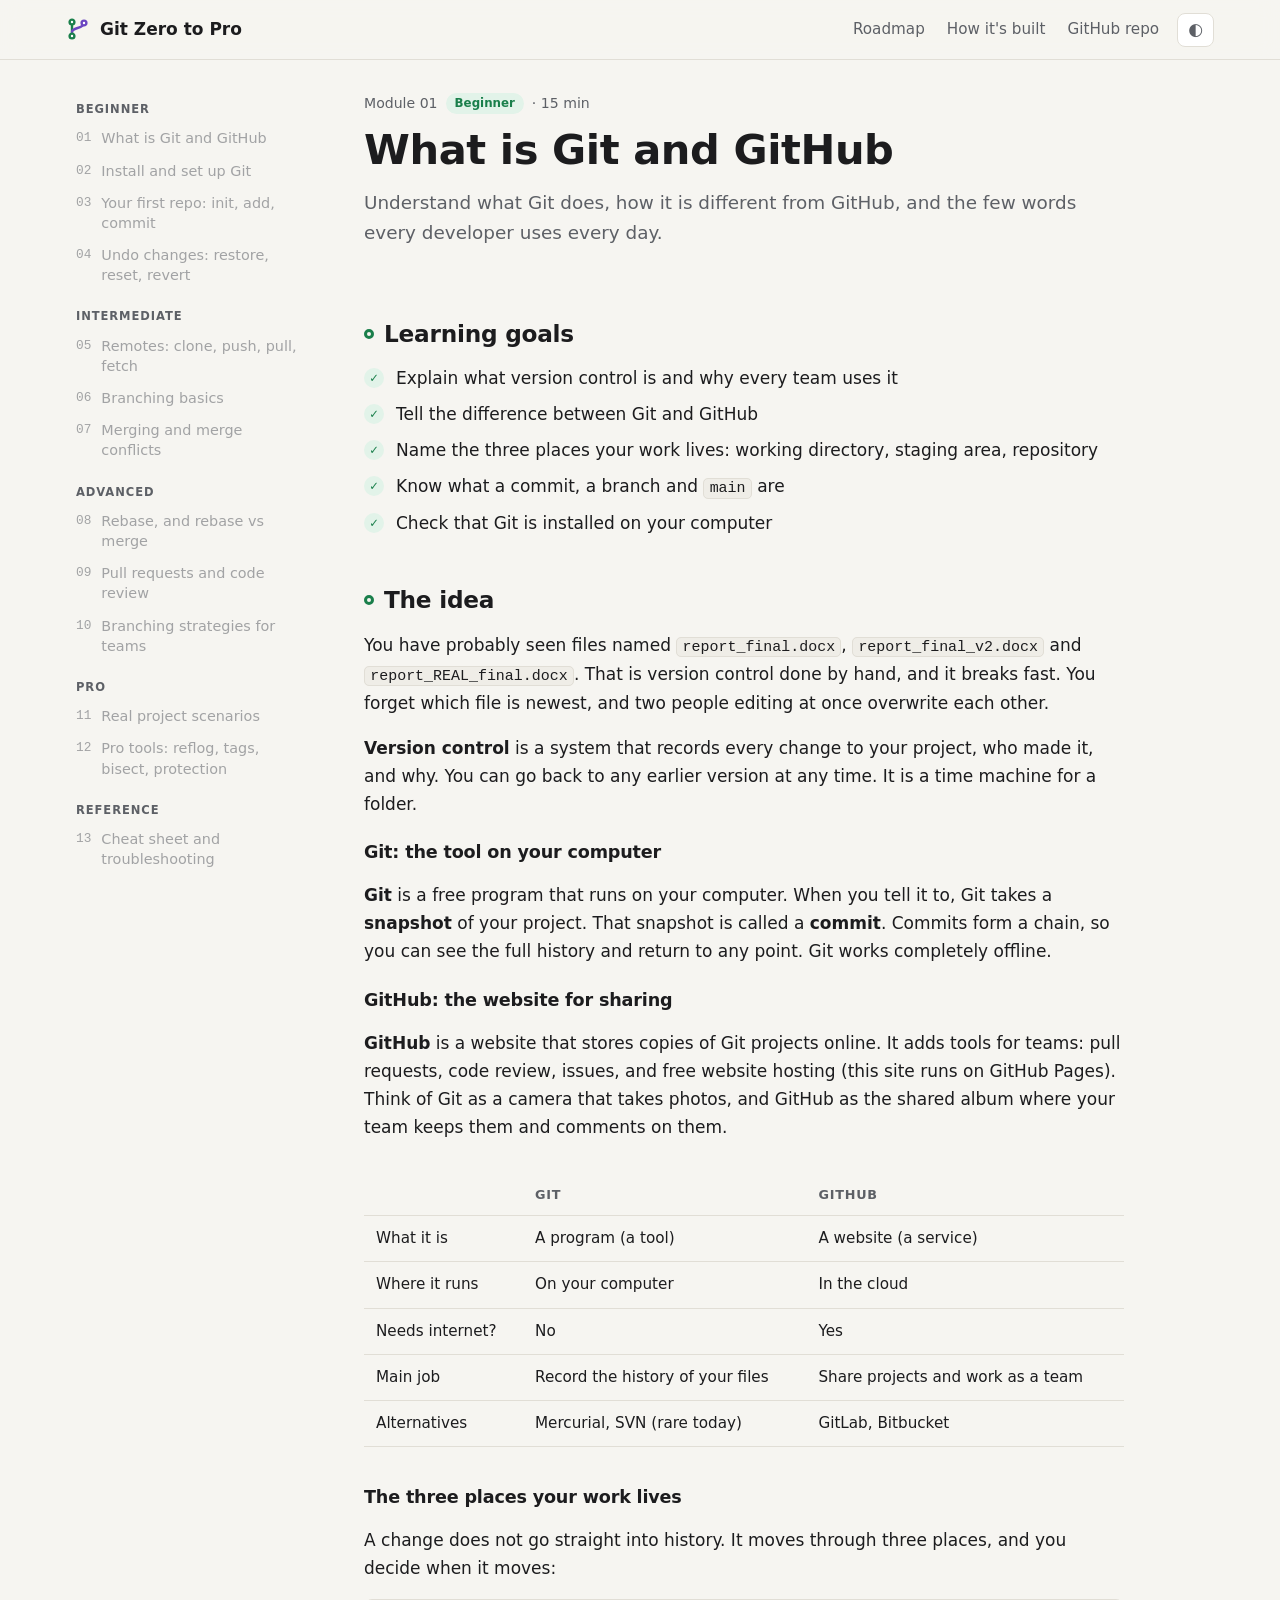
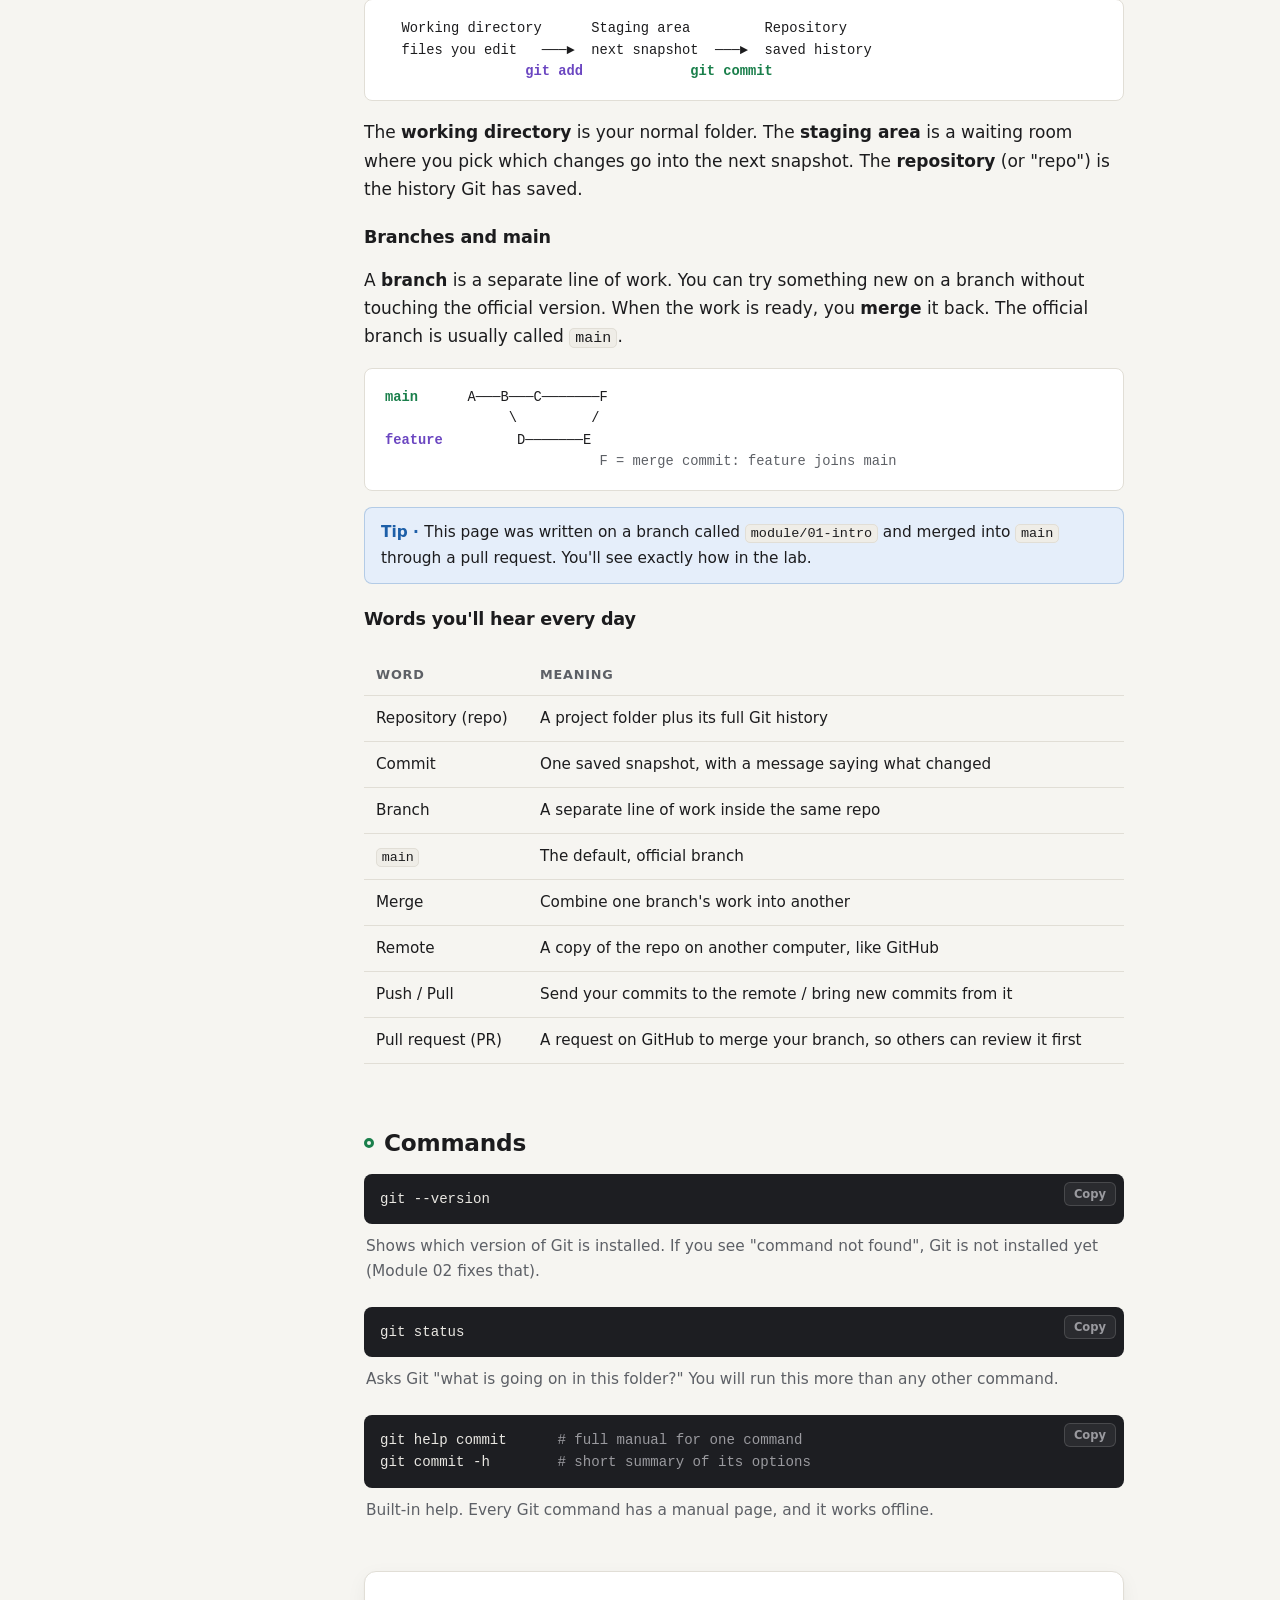
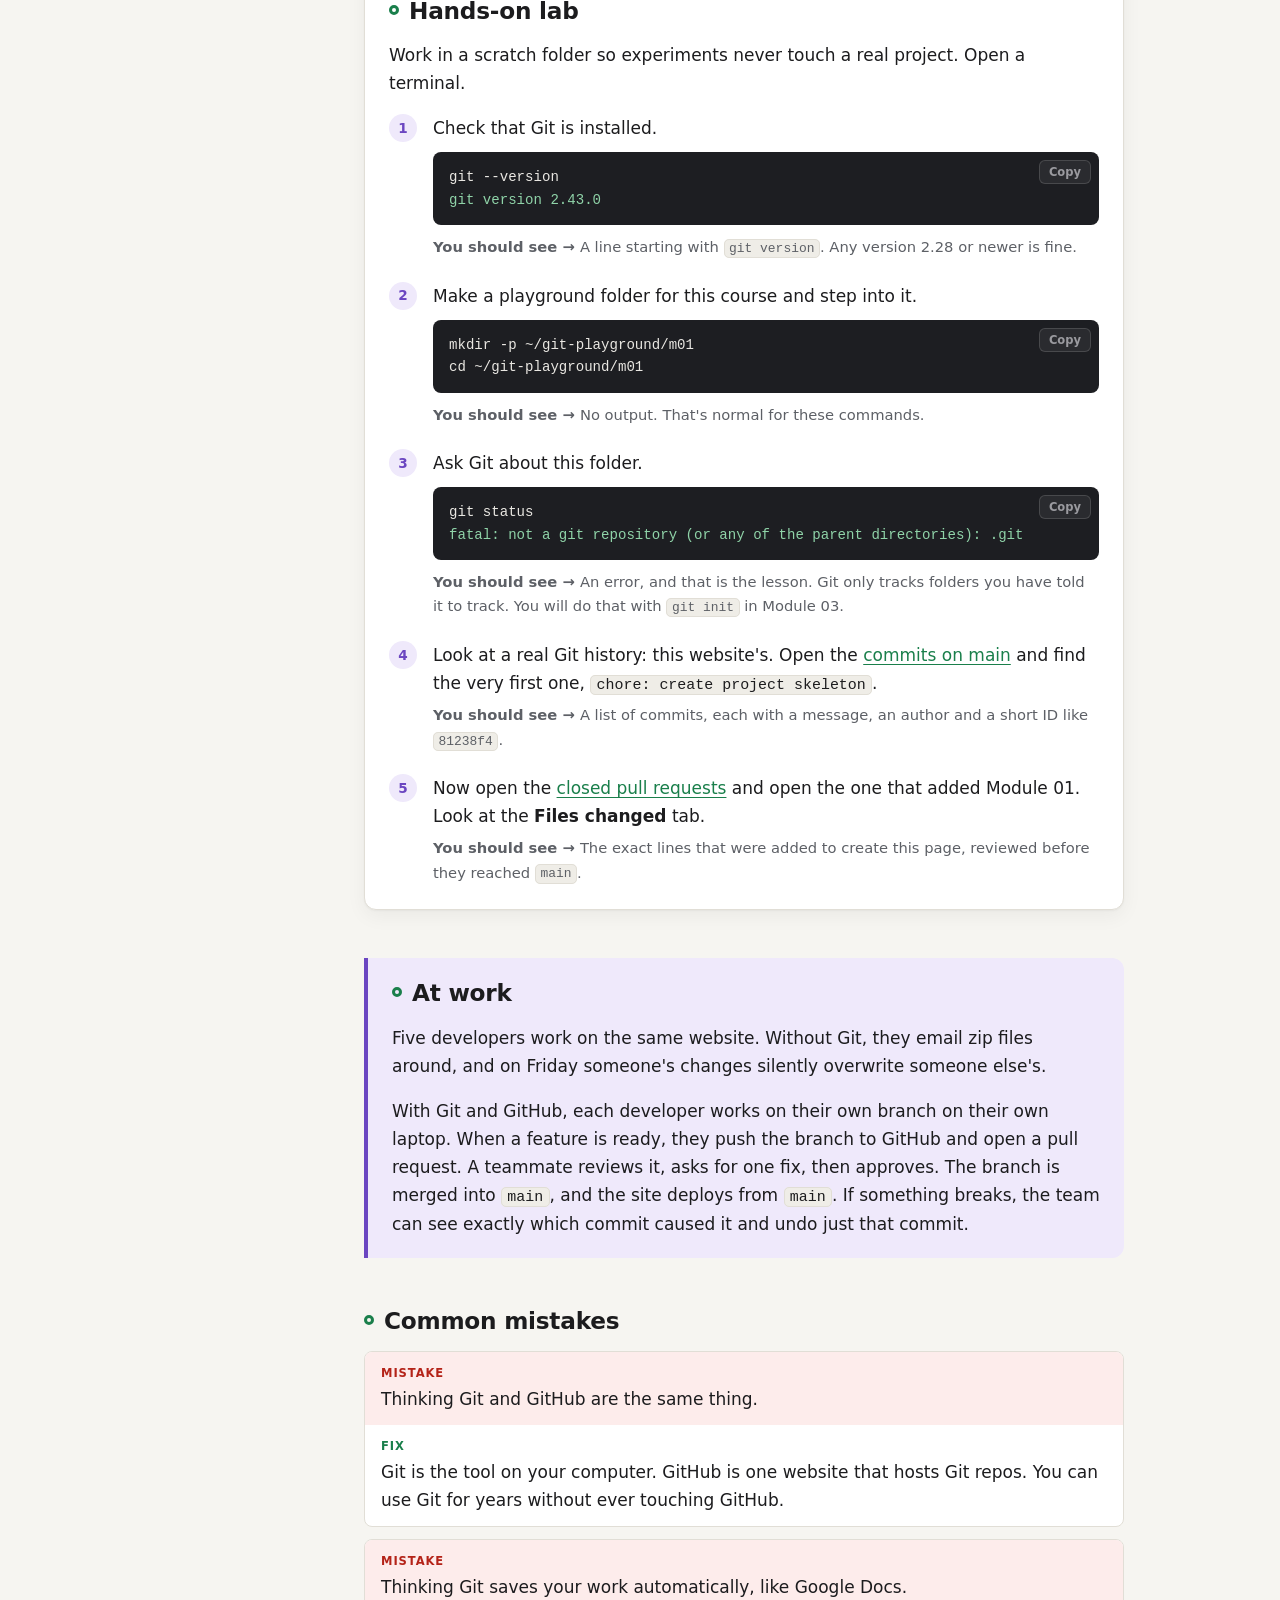
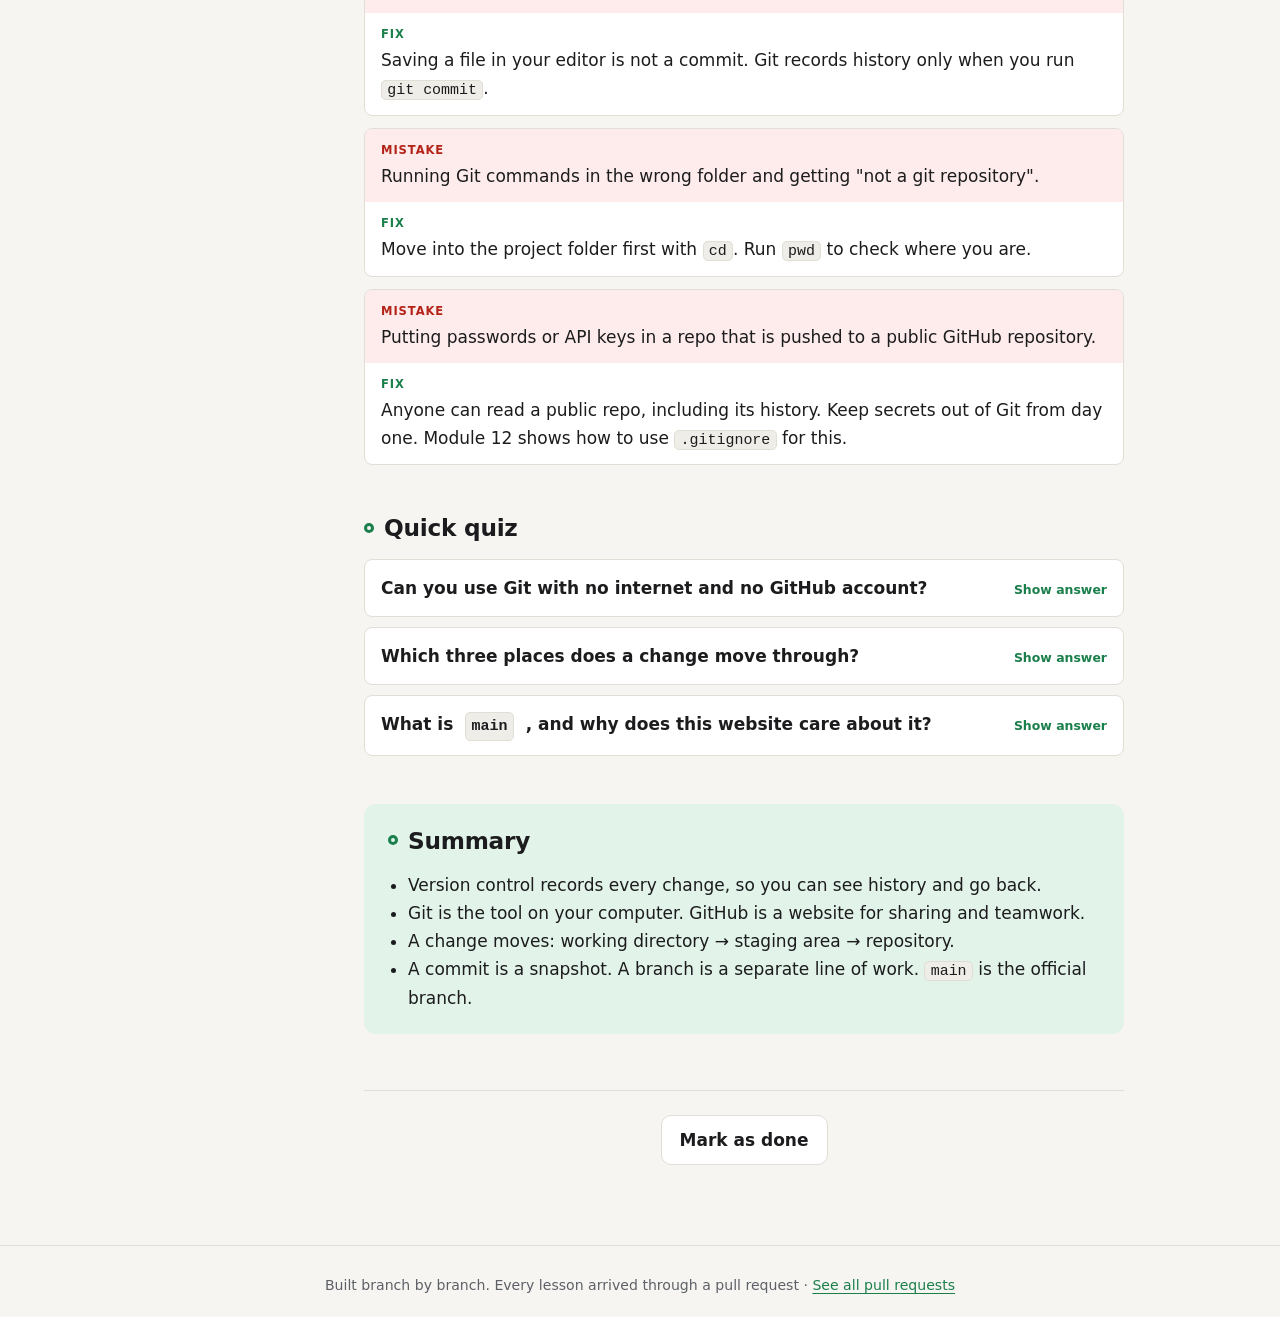
==== modules/01-intro.html @ 0141f302 "feat(module-01): add what is git and github page" ====
<!doctype html>
<html lang="en">
<head>
  <meta charset="utf-8">
  <meta name="viewport" content="width=device-width, initial-scale=1">
  <title>01 · What is Git and GitHub · Git Zero to Pro</title>
  <link rel="stylesheet" href="../assets/css/style.css">
  <script>try{var t=localStorage.getItem("gzp-theme");if(t)document.documentElement.setAttribute("data-theme",t)}catch(e){}</script>
</head>
<body data-root=".." data-module="01">
  <header class="site-header" id="site-header"></header>

  <div class="layout">
    <aside class="sidebar" id="sidebar"></aside>

    <main class="content">
      <header class="module-header">
        <p class="eyebrow" data-auto></p>
        <h1>What is Git and GitHub</h1>
        <p class="lead">Understand what Git does, how it is different from GitHub, and the few words every developer uses every day.</p>
      </header>

      <section class="goals" id="goals">
        <h2>Learning goals</h2>
        <ul>
          <li>Explain what version control is and why every team uses it</li>
          <li>Tell the difference between Git and GitHub</li>
          <li>Name the three places your work lives: working directory, staging area, repository</li>
          <li>Know what a commit, a branch and <code>main</code> are</li>
          <li>Check that Git is installed on your computer</li>
        </ul>
      </section>

      <section class="concept" id="concept">
        <h2>The idea</h2>
        <p>You have probably seen files named <code>report_final.docx</code>, <code>report_final_v2.docx</code> and <code>report_REAL_final.docx</code>. That is version control done by hand, and it breaks fast. You forget which file is newest, and two people editing at once overwrite each other.</p>
        <p><strong>Version control</strong> is a system that records every change to your project, who made it, and why. You can go back to any earlier version at any time. It is a time machine for a folder.</p>

        <h3>Git: the tool on your computer</h3>
        <p><strong>Git</strong> is a free program that runs on your computer. When you tell it to, Git takes a <strong>snapshot</strong> of your project. That snapshot is called a <strong>commit</strong>. Commits form a chain, so you can see the full history and return to any point. Git works completely offline.</p>

        <h3>GitHub: the website for sharing</h3>
        <p><strong>GitHub</strong> is a website that stores copies of Git projects online. It adds tools for teams: pull requests, code review, issues, and free website hosting (this site runs on GitHub Pages). Think of Git as a camera that takes photos, and GitHub as the shared album where your team keeps them and comments on them.</p>

        <div class="table-wrap">
          <table>
            <thead><tr><th></th><th>Git</th><th>GitHub</th></tr></thead>
            <tbody>
              <tr><td>What it is</td><td>A program (a tool)</td><td>A website (a service)</td></tr>
              <tr><td>Where it runs</td><td>On your computer</td><td>In the cloud</td></tr>
              <tr><td>Needs internet?</td><td>No</td><td>Yes</td></tr>
              <tr><td>Main job</td><td>Record the history of your files</td><td>Share projects and work as a team</td></tr>
              <tr><td>Alternatives</td><td>Mercurial, SVN (rare today)</td><td>GitLab, Bitbucket</td></tr>
            </tbody>
          </table>
        </div>

        <h3>The three places your work lives</h3>
        <p>A change does not go straight into history. It moves through three places, and you decide when it moves:</p>
<pre class="graph">
  Working directory      Staging area         Repository
  files you edit   ───►  next snapshot  ───►  saved history
                 <span class="b">git add</span>             <span class="m">git commit</span>
</pre>
        <p>The <strong>working directory</strong> is your normal folder. The <strong>staging area</strong> is a waiting room where you pick which changes go into the next snapshot. The <strong>repository</strong> (or "repo") is the history Git has saved.</p>

        <h3>Branches and main</h3>
        <p>A <strong>branch</strong> is a separate line of work. You can try something new on a branch without touching the official version. When the work is ready, you <strong>merge</strong> it back. The official branch is usually called <code>main</code>.</p>
<pre class="graph">
<span class="m">main</span>      A───B───C───────F
               \         /
<span class="b">feature</span>         D───────E
<span class="d">                          F = merge commit: feature joins main</span>
</pre>
        <p class="tip">This page was written on a branch called <code>module/01-intro</code> and merged into <code>main</code> through a pull request. You'll see exactly how in the lab.</p>

        <h3>Words you'll hear every day</h3>
        <div class="table-wrap">
          <table>
            <thead><tr><th>Word</th><th>Meaning</th></tr></thead>
            <tbody>
              <tr><td>Repository (repo)</td><td>A project folder plus its full Git history</td></tr>
              <tr><td>Commit</td><td>One saved snapshot, with a message saying what changed</td></tr>
              <tr><td>Branch</td><td>A separate line of work inside the same repo</td></tr>
              <tr><td><code>main</code></td><td>The default, official branch</td></tr>
              <tr><td>Merge</td><td>Combine one branch's work into another</td></tr>
              <tr><td>Remote</td><td>A copy of the repo on another computer, like GitHub</td></tr>
              <tr><td>Push / Pull</td><td>Send your commits to the remote / bring new commits from it</td></tr>
              <tr><td>Pull request (PR)</td><td>A request on GitHub to merge your branch, so others can review it first</td></tr>
            </tbody>
          </table>
        </div>
      </section>

      <section class="commands" id="commands">
        <h2>Commands</h2>
        <div class="cmd-item">
<pre class="cmd"><code>git --version</code></pre>
          <p>Shows which version of Git is installed. If you see "command not found", Git is not installed yet (Module 02 fixes that).</p>
        </div>
        <div class="cmd-item">
<pre class="cmd"><code>git status</code></pre>
          <p>Asks Git "what is going on in this folder?" You will run this more than any other command.</p>
        </div>
        <div class="cmd-item">
<pre class="cmd"><code>git help commit      <span class="c"># full manual for one command</span>
git commit -h        <span class="c"># short summary of its options</span></code></pre>
          <p>Built-in help. Every Git command has a manual page, and it works offline.</p>
        </div>
      </section>

      <section class="lab" id="lab">
        <h2>Hands-on lab</h2>
        <p>Work in a scratch folder so experiments never touch a real project. Open a terminal.</p>
        <ol class="steps">
          <li>
            Check that Git is installed.
<pre class="cmd"><code>git --version
<span class="o">git version 2.43.0</span></code></pre>
            <p class="expect">A line starting with <code>git version</code>. Any version 2.28 or newer is fine.</p>
          </li>
          <li>
            Make a playground folder for this course and step into it.
<pre class="cmd"><code>mkdir -p ~/git-playground/m01
cd ~/git-playground/m01</code></pre>
            <p class="expect">No output. That's normal for these commands.</p>
          </li>
          <li>
            Ask Git about this folder.
<pre class="cmd"><code>git status
<span class="o">fatal: not a git repository (or any of the parent directories): .git</span></code></pre>
            <p class="expect">An error, and that is the lesson. Git only tracks folders you have told it to track. You will do that with <code>git init</code> in Module 03.</p>
          </li>
          <li>
            Look at a real Git history: this website's. Open the <a data-repo-link data-repo-path="/commits/main" href="#" target="_blank" rel="noopener">commits on main</a> and find the very first one, <code>chore: create project skeleton</code>.
            <p class="expect">A list of commits, each with a message, an author and a short ID like <code>81238f4</code>.</p>
          </li>
          <li>
            Now open the <a data-repo-link data-repo-path="/pulls?q=is%3Apr+is%3Aclosed" href="#" target="_blank" rel="noopener">closed pull requests</a> and open the one that added Module 01. Look at the <strong>Files changed</strong> tab.
            <p class="expect">The exact lines that were added to create this page, reviewed before they reached <code>main</code>.</p>
          </li>
        </ol>
      </section>

      <section class="scenario" id="scenario">
        <h2>At work</h2>
        <p>Five developers work on the same website. Without Git, they email zip files around, and on Friday someone's changes silently overwrite someone else's.</p>
        <p>With Git and GitHub, each developer works on their own branch on their own laptop. When a feature is ready, they push the branch to GitHub and open a pull request. A teammate reviews it, asks for one fix, then approves. The branch is merged into <code>main</code>, and the site deploys from <code>main</code>. If something breaks, the team can see exactly which commit caused it and undo just that commit.</p>
      </section>

      <section class="mistakes" id="mistakes">
        <h2>Common mistakes</h2>
        <div class="mistake">
          <p class="bad">Thinking Git and GitHub are the same thing.</p>
          <p class="fix">Git is the tool on your computer. GitHub is one website that hosts Git repos. You can use Git for years without ever touching GitHub.</p>
        </div>
        <div class="mistake">
          <p class="bad">Thinking Git saves your work automatically, like Google Docs.</p>
          <p class="fix">Saving a file in your editor is not a commit. Git records history only when you run <code>git commit</code>.</p>
        </div>
        <div class="mistake">
          <p class="bad">Running Git commands in the wrong folder and getting "not a git repository".</p>
          <p class="fix">Move into the project folder first with <code>cd</code>. Run <code>pwd</code> to check where you are.</p>
        </div>
        <div class="mistake">
          <p class="bad">Putting passwords or API keys in a repo that is pushed to a public GitHub repository.</p>
          <p class="fix">Anyone can read a public repo, including its history. Keep secrets out of Git from day one. Module 12 shows how to use <code>.gitignore</code> for this.</p>
        </div>
      </section>

      <section class="quiz" id="quiz">
        <h2>Quick quiz</h2>
        <details>
          <summary>Can you use Git with no internet and no GitHub account?</summary>
          <p>Yes. Git runs entirely on your computer. You only need GitHub (or another host) to share your work with others.</p>
        </details>
        <details>
          <summary>Which three places does a change move through?</summary>
          <p>Working directory → staging area (with <code>git add</code>) → repository (with <code>git commit</code>).</p>
        </details>
        <details>
          <summary>What is <code>main</code>, and why does this website care about it?</summary>
          <p><code>main</code> is the default, official branch. This site is published from <code>main</code> only, so a lesson appears online only after its branch is merged into <code>main</code>.</p>
        </details>
      </section>

      <section class="summary" id="summary">
        <h2>Summary</h2>
        <ul>
          <li>Version control records every change, so you can see history and go back.</li>
          <li>Git is the tool on your computer. GitHub is a website for sharing and teamwork.</li>
          <li>A change moves: working directory → staging area → repository.</li>
          <li>A commit is a snapshot. A branch is a separate line of work. <code>main</code> is the official branch.</li>
        </ul>
      </section>

      <nav class="module-nav" id="module-nav" aria-label="Module navigation"></nav>
    </main>
  </div>

  <footer class="site-footer" id="site-footer"></footer>
  <script src="../assets/js/modules.js"></script>
  <script src="../assets/js/main.js"></script>
</body>
</html>
---- assets/css/style.css ----
/* =========================================================
   Git Zero to Pro: shared styles
   OWNER: main model. Contributors: do NOT edit this file.
   Need a new style? Ask for it in your PR description.
   ========================================================= */

/* ---------- 1. Design tokens ---------- */
:root {
  --bg: #f6f5f1;
  --surface: #ffffff;
  --surface-2: #efede7;
  --text: #1c1c1e;
  --muted: #5d6066;
  --border: #e1ded6;

  --main: #1a7f4b;          /* the main branch: green */
  --main-soft: #e2f3e9;
  --on-main: #ffffff;
  --branch: #6b46c1;        /* feature branches: purple */
  --branch-soft: #efe9fb;
  --info: #1d5fa8;
  --info-soft: #e5eefa;
  --warn: #b4530a;
  --warn-soft: #fcefe2;
  --bad: #b42318;
  --bad-soft: #fdeceb;

  --code-bg: #1d1e22;
  --code-text: #e9e7e2;
  --code-muted: #9a9a9f;

  --radius: 12px;
  --radius-sm: 8px;
  --shadow: 0 1px 2px rgba(20, 20, 20, .04), 0 6px 20px rgba(20, 20, 20, .05);
  --font: system-ui, -apple-system, "Segoe UI", Roboto, "Helvetica Neue", Arial, sans-serif;
  --mono: ui-monospace, "SF Mono", "JetBrains Mono", "Cascadia Code", Menlo, Consolas, monospace;
  --header-h: 60px;
  color-scheme: light;
}

@media (prefers-color-scheme: dark) {
  :root:not([data-theme="light"]) {
    --bg: #121316;
    --surface: #1a1b1f;
    --surface-2: #24262b;
    --text: #ecebe8;
    --muted: #a2a4aa;
    --border: #2f3137;
    --main: #4cc38a;
    --main-soft: #163225;
    --on-main: #0b1f14;
    --branch: #a78bfa;
    --branch-soft: #261f3b;
    --info: #6ea8fe;
    --info-soft: #172840;
    --warn: #f0a050;
    --warn-soft: #362716;
    --bad: #f97066;
    --bad-soft: #3a1d1b;
    --code-bg: #0c0d0f;
    --shadow: 0 1px 2px rgba(0, 0, 0, .3), 0 6px 20px rgba(0, 0, 0, .25);
    color-scheme: dark;
  }
}

:root[data-theme="dark"] {
  --bg: #121316;
  --surface: #1a1b1f;
  --surface-2: #24262b;
  --text: #ecebe8;
  --muted: #a2a4aa;
  --border: #2f3137;
  --main: #4cc38a;
  --main-soft: #163225;
  --on-main: #0b1f14;
  --branch: #a78bfa;
  --branch-soft: #261f3b;
  --info: #6ea8fe;
  --info-soft: #172840;
  --warn: #f0a050;
  --warn-soft: #362716;
  --bad: #f97066;
  --bad-soft: #3a1d1b;
  --code-bg: #0c0d0f;
  --shadow: 0 1px 2px rgba(0, 0, 0, .3), 0 6px 20px rgba(0, 0, 0, .25);
  color-scheme: dark;
}

/* ---------- 2. Base ---------- */
*, *::before, *::after { box-sizing: border-box; }
html { -webkit-text-size-adjust: 100%; scroll-padding-top: calc(var(--header-h) + 16px); }
body {
  margin: 0;
  background: var(--bg);
  color: var(--text);
  font-family: var(--font);
  font-size: 17px;
  line-height: 1.65;
}
a { color: var(--main); text-underline-offset: 3px; }
a:hover { text-decoration-thickness: 2px; }
h1, h2, h3, h4 { line-height: 1.25; letter-spacing: -0.01em; }
h1 { font-size: clamp(1.9rem, 4vw, 2.6rem); margin: .2em 0 .3em; }
h2 { font-size: 1.45rem; margin: 0 0 .7em; }
h3 { font-size: 1.1rem; margin: 1.4em 0 .4em; }
code { font-family: var(--mono); font-size: .88em; }
:not(pre) > code {
  background: var(--surface-2);
  border: 1px solid var(--border);
  padding: .08em .35em;
  border-radius: 5px;
  overflow-wrap: anywhere;
}
img, svg { max-width: 100%; }
:focus-visible { outline: 2px solid var(--branch); outline-offset: 2px; border-radius: 4px; }
table { width: 100%; border-collapse: collapse; font-size: .95rem; margin: 16px 0; }
th, td { text-align: left; padding: 10px 12px; border-bottom: 1px solid var(--border); vertical-align: top; }
th { font-size: .8rem; text-transform: uppercase; letter-spacing: .06em; color: var(--muted); }
.table-wrap { overflow-x: auto; }

/* ---------- 3. Header & footer ---------- */
.site-header {
  position: sticky; top: 0; z-index: 20;
  height: var(--header-h);
  background: color-mix(in srgb, var(--bg) 88%, transparent);
  backdrop-filter: saturate(1.4) blur(10px);
  -webkit-backdrop-filter: saturate(1.4) blur(10px);
  border-bottom: 1px solid var(--border);
}
.header-inner {
  max-width: 1180px; height: 100%; margin: 0 auto; padding: 0 16px;
  display: flex; align-items: center; gap: 8px;
}
.brand {
  display: flex; align-items: center; gap: 10px;
  font-weight: 700; color: var(--text); text-decoration: none;
  margin-right: auto; white-space: nowrap;
}
.brand svg { width: 24px; height: 24px; flex: none; }
.header-links { display: flex; gap: 2px; }
.header-links a, .icon-btn {
  color: var(--muted); text-decoration: none;
  padding: 6px 10px; border-radius: 8px; font-size: .95rem;
}
.header-links a:hover, .icon-btn:hover { background: var(--surface-2); color: var(--text); }
.icon-btn {
  border: 1px solid var(--border); background: var(--surface);
  cursor: pointer; font: inherit; line-height: 1;
  display: inline-flex; align-items: center; justify-content: center; min-height: 34px;
}
.menu-btn { display: none; }
.site-footer {
  border-top: 1px solid var(--border);
  padding: 28px 16px; text-align: center;
  color: var(--muted); font-size: .88rem;
}

/* ---------- 4. Module page layout ---------- */
.layout {
  max-width: 1180px; margin: 0 auto; padding: 0 16px;
  display: grid; grid-template-columns: 250px minmax(0, 1fr); gap: 48px;
}
.sidebar {
  position: sticky; top: var(--header-h); align-self: start;
  max-height: calc(100vh - var(--header-h)); overflow-y: auto;
  padding: 24px 0;
}
.sidebar h4 {
  font-size: .72rem; text-transform: uppercase; letter-spacing: .08em;
  color: var(--muted); margin: 18px 10px 6px;
}
.sidebar ol { list-style: none; margin: 0; padding: 0; }
.sidebar a, .sidebar .soon {
  display: flex; gap: 10px; padding: 6px 10px; border-radius: 8px;
  font-size: .9rem; line-height: 1.4; text-decoration: none; color: var(--text);
}
.sidebar .num { font-family: var(--mono); color: var(--muted); font-size: .8rem; padding-top: 1px; }
.sidebar a:hover { background: var(--surface-2); }
.sidebar a[aria-current="page"] { background: var(--main-soft); color: var(--main); font-weight: 600; }
.sidebar a[aria-current="page"] .num { color: var(--main); }
.sidebar .soon { color: var(--muted); opacity: .55; cursor: default; }
.sidebar .check { margin-left: auto; color: var(--main); font-weight: 700; }
.content { padding: 32px 0 80px; max-width: 760px; min-width: 0; }

@media (max-width: 900px) {
  .layout { grid-template-columns: minmax(0, 1fr); gap: 0; }
  .menu-btn { display: inline-flex; }
  .sidebar {
    display: none; position: static; max-height: none;
    padding: 8px 0 16px; border-bottom: 1px solid var(--border);
  }
  .layout.nav-open .sidebar { display: block; }
  .header-links { display: none; }
}

/* ---------- 5. Module sections (used by every module page) ---------- */
.module-header { padding-bottom: 4px; }
.eyebrow {
  font-size: .88rem; color: var(--muted); margin: 0;
  display: flex; flex-wrap: wrap; gap: 8px; align-items: center;
}
.lead { font-size: 1.15rem; color: var(--muted); margin-top: 0; }
.content > section { margin-top: 48px; }
.content > section > h2::before {
  content: ""; display: inline-block; width: 10px; height: 10px; border-radius: 50%;
  border: 3px solid var(--main); margin-right: 10px; vertical-align: middle; position: relative; top: -2px;
}

.badge {
  display: inline-block; font-size: .74rem; font-weight: 600; line-height: 1.6;
  padding: 1px 9px; border-radius: 999px; background: var(--surface-2); color: var(--muted);
}
.level-beginner { background: var(--main-soft); color: var(--main); }
.level-intermediate { background: var(--info-soft); color: var(--info); }
.level-advanced { background: var(--branch-soft); color: var(--branch); }
.level-pro { background: var(--warn-soft); color: var(--warn); }
.level-reference { background: var(--surface-2); color: var(--muted); }

/* Goals: checklist */
.goals ul { list-style: none; padding: 0; margin: 0; display: grid; gap: 8px; }
.goals li { padding-left: 32px; position: relative; }
.goals li::before {
  content: "✓"; position: absolute; left: 0; top: 4px;
  width: 20px; height: 20px; border-radius: 50%;
  background: var(--main-soft); color: var(--main);
  font-size: .72rem; font-weight: 700; display: grid; place-items: center;
}

/* Code blocks: <pre class="cmd"><code>...</code></pre> (copy button added by main.js) */
pre { margin: 0; overflow-x: auto; }
.code-wrap { position: relative; margin: 10px 0; }
pre.cmd {
  background: var(--code-bg); color: var(--code-text);
  border-radius: var(--radius-sm); padding: 14px 16px; padding-right: 76px;
  font-family: var(--mono); font-size: .88rem; line-height: 1.6;
}
pre.cmd code { font-size: inherit; }
pre.cmd .c { color: var(--code-muted); }      /* comment inside a command block */
pre.cmd .o { color: #8fd3a8; }                /* sample output line */
.copy-btn {
  position: absolute; top: 8px; right: 8px;
  font: 600 .72rem var(--font); color: var(--code-muted);
  background: rgba(255, 255, 255, .06); border: 1px solid rgba(255, 255, 255, .14);
  border-radius: 6px; padding: 4px 9px; cursor: pointer;
}
.copy-btn:hover { color: var(--code-text); background: rgba(255, 255, 255, .12); }
.copy-btn.copied { color: #4cc38a; border-color: #4cc38a; }

.cmd-item { margin: 0 0 22px; }
.cmd-item > p { margin: 6px 2px 0; color: var(--muted); font-size: .96rem; }

/* Commit graphs: <pre class="graph"> with <span class="m|b|h"> */
pre.graph {
  background: var(--surface); border: 1px solid var(--border); border-radius: var(--radius-sm);
  padding: 18px 20px; margin: 16px 0;
  font-family: var(--mono); font-size: .86rem; line-height: 1.55; color: var(--text);
}
pre.graph .m { color: var(--main); font-weight: 700; }     /* main branch */
pre.graph .b { color: var(--branch); font-weight: 700; }   /* feature branch */
pre.graph .h { color: var(--warn); font-weight: 700; }     /* HEAD / pointer */
pre.graph .d { color: var(--muted); }                      /* dim note */

figure { margin: 20px 0; }
figure.diagram {
  background: var(--surface); border: 1px solid var(--border);
  border-radius: var(--radius); padding: 20px;
}
figcaption { font-size: .88rem; color: var(--muted); margin-top: 10px; }

/* Callouts: <p class="tip"> / <p class="warn"> */
.tip, .warn {
  border-radius: var(--radius-sm); padding: 12px 16px; margin: 16px 0;
  font-size: .96rem; border: 1px solid transparent;
}
.tip { background: var(--info-soft); border-color: color-mix(in srgb, var(--info) 25%, transparent); }
.tip::before { content: "Tip · "; font-weight: 700; color: var(--info); }
.warn { background: var(--warn-soft); border-color: color-mix(in srgb, var(--warn) 25%, transparent); }
.warn::before { content: "Careful · "; font-weight: 700; color: var(--warn); }

/* Lab: <ol class="steps"> */
.lab {
  background: var(--surface); border: 1px solid var(--border);
  border-radius: var(--radius); padding: 24px; box-shadow: var(--shadow);
}
.lab > p:first-of-type { margin-top: 0; }
.steps { counter-reset: step; list-style: none; padding: 0; margin: 0; }
.steps > li { counter-increment: step; position: relative; padding-left: 44px; margin-bottom: 22px; }
.steps > li:last-child { margin-bottom: 0; }
.steps > li::before {
  content: counter(step); position: absolute; left: 0; top: 0;
  width: 28px; height: 28px; border-radius: 50%;
  background: var(--branch-soft); color: var(--branch);
  font-weight: 700; font-size: .85rem; display: grid; place-items: center;
}
.expect { font-size: .92rem; color: var(--muted); margin: 6px 0 0; }
.expect::before { content: "You should see → "; font-weight: 600; }

/* At work */
.scenario {
  border-left: 4px solid var(--branch); background: var(--branch-soft);
  border-radius: 0 var(--radius) var(--radius) 0; padding: 20px 24px;
}
.scenario > :last-child { margin-bottom: 0; }

/* Mistakes: <div class="mistake"><p class="bad">…</p><p class="fix">…</p></div> */
.mistake {
  border: 1px solid var(--border); border-radius: var(--radius-sm);
  background: var(--surface); margin-bottom: 12px; overflow: hidden;
}
.mistake p { margin: 0; padding: 12px 16px; }
.mistake .bad { background: var(--bad-soft); }
.mistake .bad::before, .mistake .fix::before {
  display: block; font-size: .72rem; font-weight: 700;
  text-transform: uppercase; letter-spacing: .08em; margin-bottom: 2px;
}
.mistake .bad::before { content: "Mistake"; color: var(--bad); }
.mistake .fix::before { content: "Fix"; color: var(--main); }
.mistake .code-wrap { margin: 0 16px 14px; }

/* Quiz: <details class="q"><summary>Question</summary><p>Answer</p></details> */
.quiz details {
  border: 1px solid var(--border); border-radius: var(--radius-sm);
  background: var(--surface); margin-bottom: 10px;
}
.quiz summary {
  cursor: pointer; padding: 14px 16px; font-weight: 600;
  list-style: none; display: flex; gap: 12px; align-items: baseline;
}
.quiz summary::-webkit-details-marker { display: none; }
.quiz summary::after {
  content: "Show answer"; margin-left: auto; white-space: nowrap;
  font-size: .78rem; font-weight: 600; color: var(--main);
}
.quiz details[open] summary::after { content: "Hide"; }
.quiz details > :not(summary) { margin: 0; padding: 0 16px 14px; color: var(--muted); }

/* Summary */
.summary { background: var(--main-soft); border-radius: var(--radius); padding: 22px 24px; }
.summary ul { margin: 0; padding-left: 20px; }

/* Prev / done / next (rendered by main.js) */
.module-nav {
  margin-top: 56px; padding-top: 24px; border-top: 1px solid var(--border);
  display: grid; grid-template-columns: 1fr auto 1fr; gap: 12px; align-items: stretch;
}
.module-nav a, .module-nav .placeholder {
  display: flex; flex-direction: column; gap: 2px; padding: 12px 16px;
  border: 1px solid var(--border); border-radius: var(--radius-sm);
  text-decoration: none; color: var(--text); background: var(--surface); font-size: .95rem;
}
.module-nav .placeholder { visibility: hidden; }
.module-nav a:hover { border-color: var(--main); }
.module-nav small { color: var(--muted); font-size: .76rem; }
.module-nav .next { text-align: right; }
.done-btn { align-self: center; }
.done-btn[aria-pressed="true"] { background: var(--main); border-color: var(--main); color: var(--on-main); }
@media (max-width: 600px) {
  .module-nav { grid-template-columns: 1fr 1fr; }
  .module-nav .done-btn { grid-column: 1 / -1; order: -1; justify-self: start; }
}

/* ---------- 6. Home page ---------- */
.page { max-width: 1180px; margin: 0 auto; padding: 0 16px; }
.hero {
  padding: 64px 0 40px;
  display: grid; grid-template-columns: 1.05fr 1fr; gap: 48px; align-items: center;
}
.hero h1 { font-size: clamp(2.1rem, 5vw, 3.3rem); margin-top: 12px; }
.hero .lead { font-size: 1.18rem; }
.hero-actions { display: flex; gap: 12px; flex-wrap: wrap; margin-top: 24px; }
.btn {
  display: inline-flex; align-items: center; gap: 8px;
  padding: 10px 18px; border-radius: 10px; border: 1px solid var(--border);
  background: var(--surface); color: var(--text);
  font: inherit; font-weight: 600; text-decoration: none; cursor: pointer;
}
.btn:hover { border-color: var(--text); }
.btn-primary { background: var(--main); border-color: var(--main); color: var(--on-main); }
.btn-primary:hover { border-color: var(--main); filter: brightness(1.08); }
@media (max-width: 900px) {
  .hero { grid-template-columns: minmax(0, 1fr); padding-top: 36px; gap: 28px; }
}

.diagram-card {
  margin: 0; background: var(--surface); border: 1px solid var(--border);
  border-radius: var(--radius); padding: 20px 20px 16px; box-shadow: var(--shadow);
}
svg.flow { display: block; width: 100%; height: auto; }
svg.flow .line-main { stroke: var(--main); stroke-width: 4; fill: none; stroke-linecap: round; }
svg.flow .line-branch { stroke: var(--branch); stroke-width: 4; fill: none; stroke-linecap: round; }
svg.flow .dot-main { fill: var(--surface); stroke: var(--main); stroke-width: 4; }
svg.flow .dot-branch { fill: var(--surface); stroke: var(--branch); stroke-width: 4; }
svg.flow .dot-merge { fill: var(--main); stroke: var(--main); stroke-width: 4; }
svg.flow text { font-family: var(--mono); font-size: 13px; fill: var(--muted); }
svg.flow .label-main { fill: var(--main); font-weight: 700; }
svg.flow .label-branch { fill: var(--branch); font-weight: 700; }

.section { padding: 48px 0; border-top: 1px solid var(--border); }
.section-head {
  display: flex; justify-content: space-between; align-items: flex-end;
  gap: 16px; flex-wrap: wrap; margin-bottom: 24px;
}
.section-head h2 { margin-bottom: 4px; }
.section-head p { margin: 0; color: var(--muted); }

.flow-steps {
  display: grid; grid-template-columns: repeat(auto-fit, minmax(200px, 1fr)); gap: 14px;
  list-style: none; padding: 0; margin: 0; counter-reset: fs;
}
.flow-steps li {
  background: var(--surface); border: 1px solid var(--border);
  border-radius: var(--radius); padding: 18px; counter-increment: fs;
}
.flow-steps li::before {
  content: counter(fs, decimal-leading-zero);
  font-family: var(--mono); color: var(--branch); font-weight: 700; font-size: .82rem;
}
.flow-steps h3 { margin: 4px 0 6px; font-size: 1.02rem; }
.flow-steps p { margin: 0; color: var(--muted); font-size: .93rem; }

.progress { display: flex; align-items: center; gap: 12px; font-size: .9rem; color: var(--muted); flex-wrap: wrap; }
.progress-bar { width: 180px; height: 8px; border-radius: 99px; background: var(--surface-2); overflow: hidden; }
.progress-bar span { display: block; height: 100%; width: 0; background: var(--main); border-radius: inherit; transition: width .4s; }

.level-group { margin-bottom: 32px; }
.level-group h3 {
  display: flex; align-items: center; gap: 10px; margin: 0 0 12px;
  font-size: .78rem; text-transform: uppercase; letter-spacing: .08em; color: var(--muted);
}
.cards { display: grid; grid-template-columns: repeat(auto-fill, minmax(250px, 1fr)); gap: 14px; }
.card {
  display: flex; flex-direction: column; gap: 6px; min-height: 140px;
  background: var(--surface); border: 1px solid var(--border); border-radius: var(--radius);
  padding: 18px; text-decoration: none; color: var(--text);
  transition: border-color .15s, transform .15s, box-shadow .15s;
}
a.card:hover { border-color: var(--main); transform: translateY(-2px); box-shadow: var(--shadow); }
.card .num { font-family: var(--mono); font-size: .8rem; color: var(--muted); }
.card h4 { margin: 0; font-size: 1.04rem; line-height: 1.35; }
.card .meta {
  margin-top: auto; display: flex; justify-content: space-between; align-items: center;
  gap: 8px; flex-wrap: wrap; font-size: .8rem; color: var(--muted);
}
.card.soon { background: transparent; border-style: dashed; }
.card.soon h4 { color: var(--muted); }
.card .branch-name { font-family: var(--mono); font-size: .76rem; color: var(--branch); overflow-wrap: anywhere; }
.status { font-size: .72rem; font-weight: 600; padding: 2px 8px; border-radius: 99px; white-space: nowrap; }
.status-ready { background: var(--main-soft); color: var(--main); }
.status-soon { background: var(--surface-2); color: var(--muted); }
.status-done { background: var(--main); color: var(--on-main); }

@media (prefers-reduced-motion: reduce) {
  *, *::before, *::after { transition: none !important; }
}
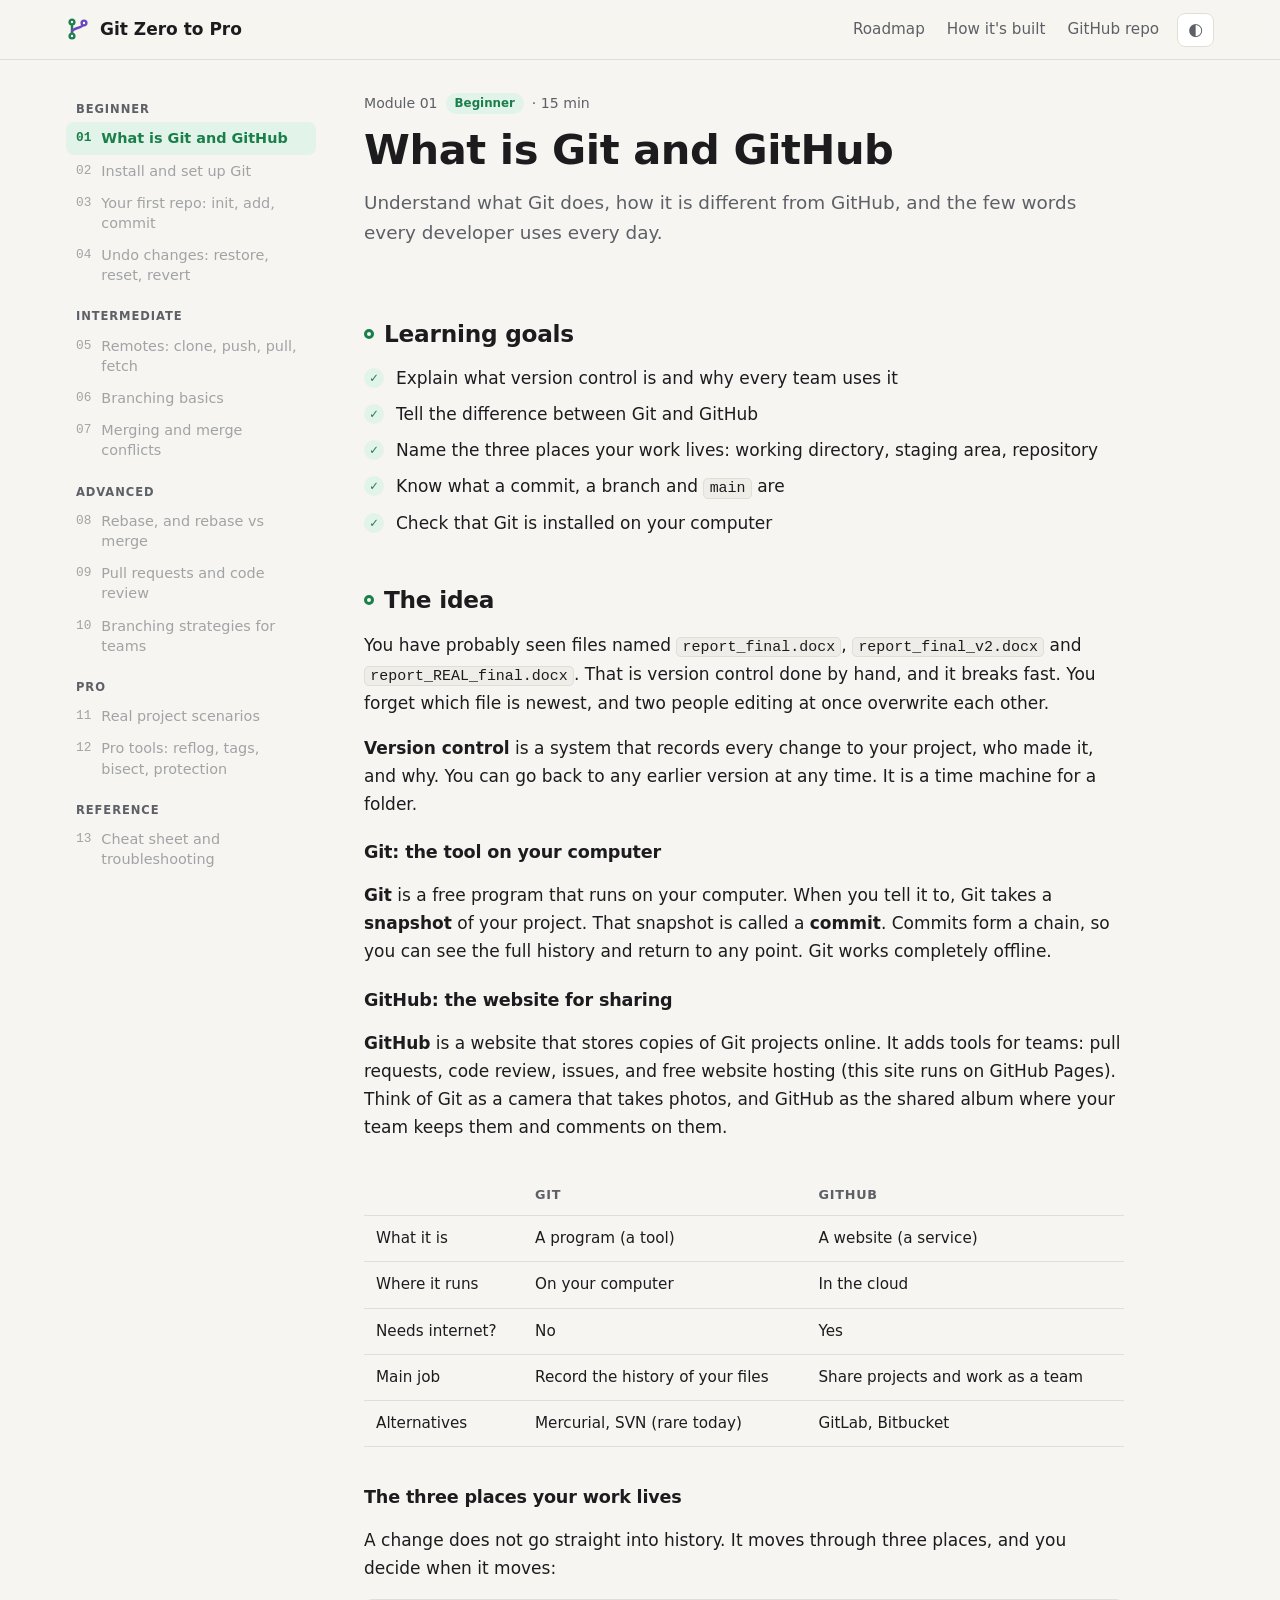
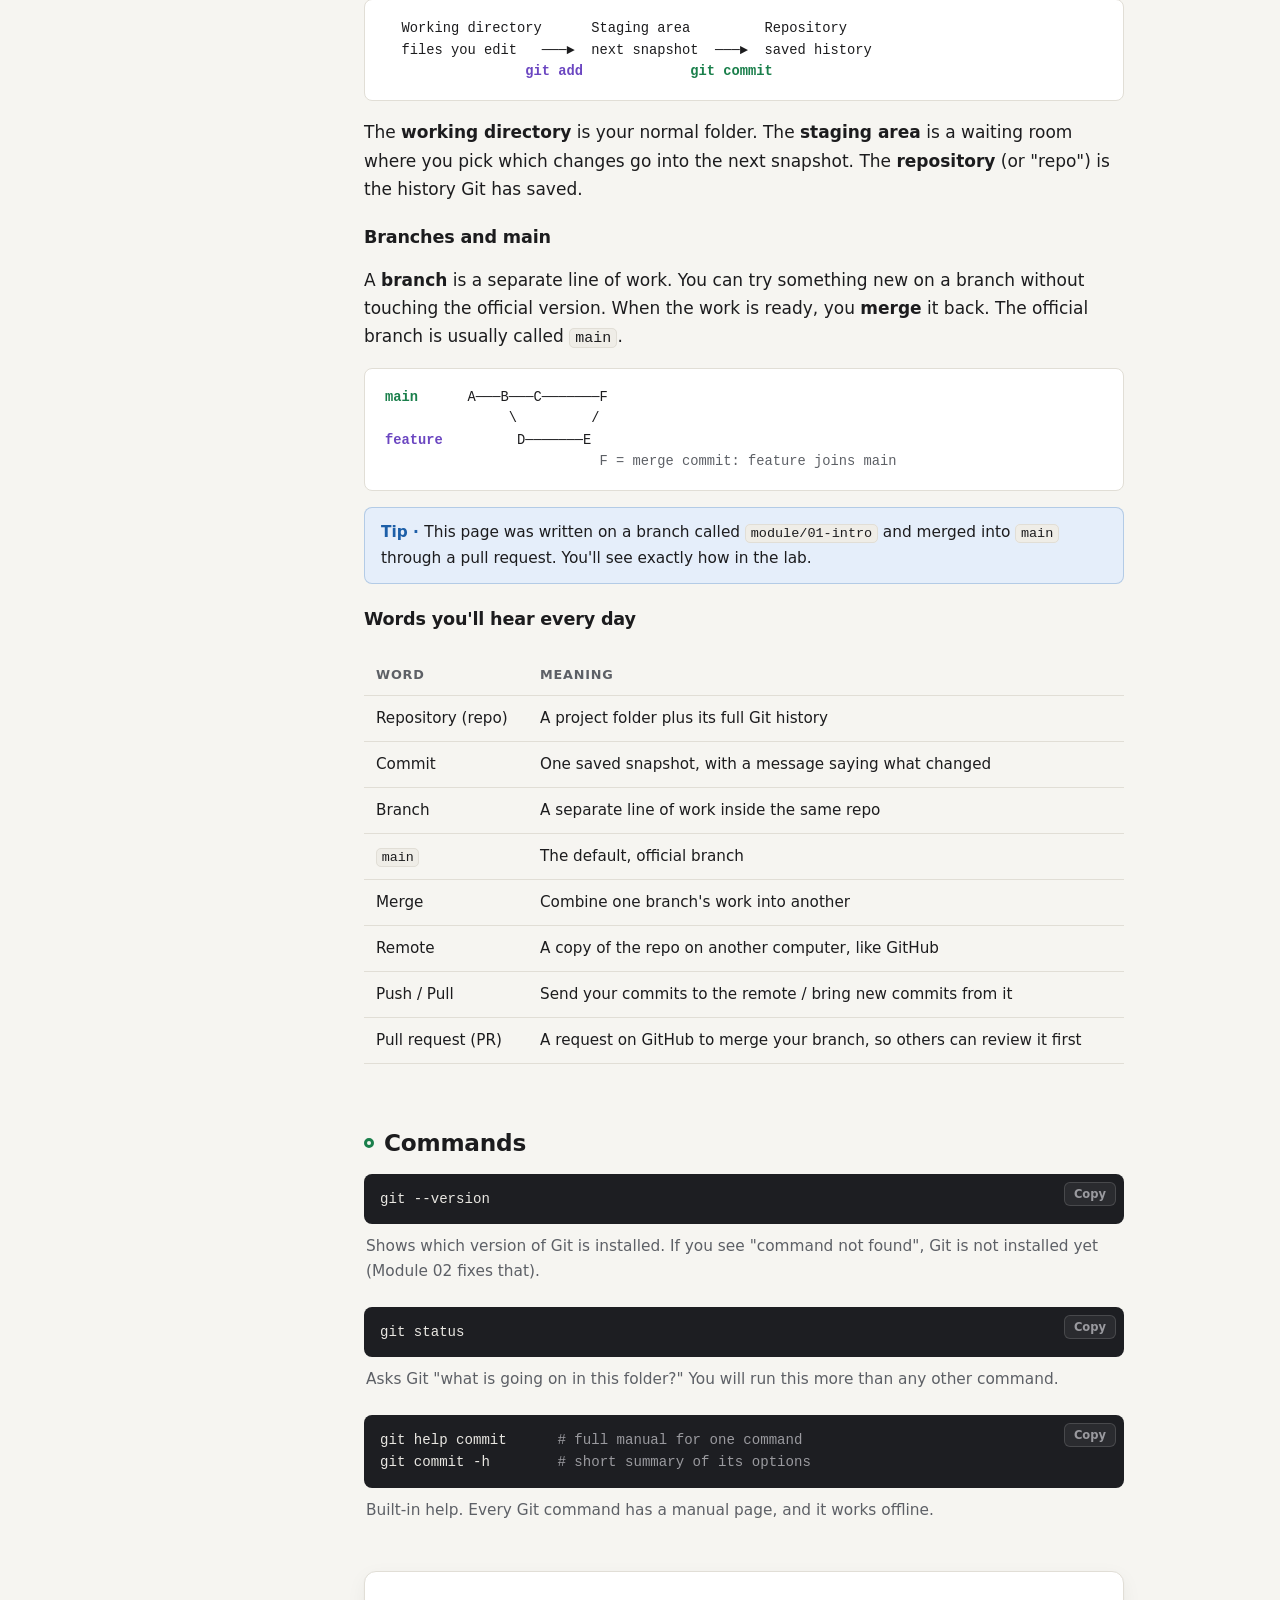
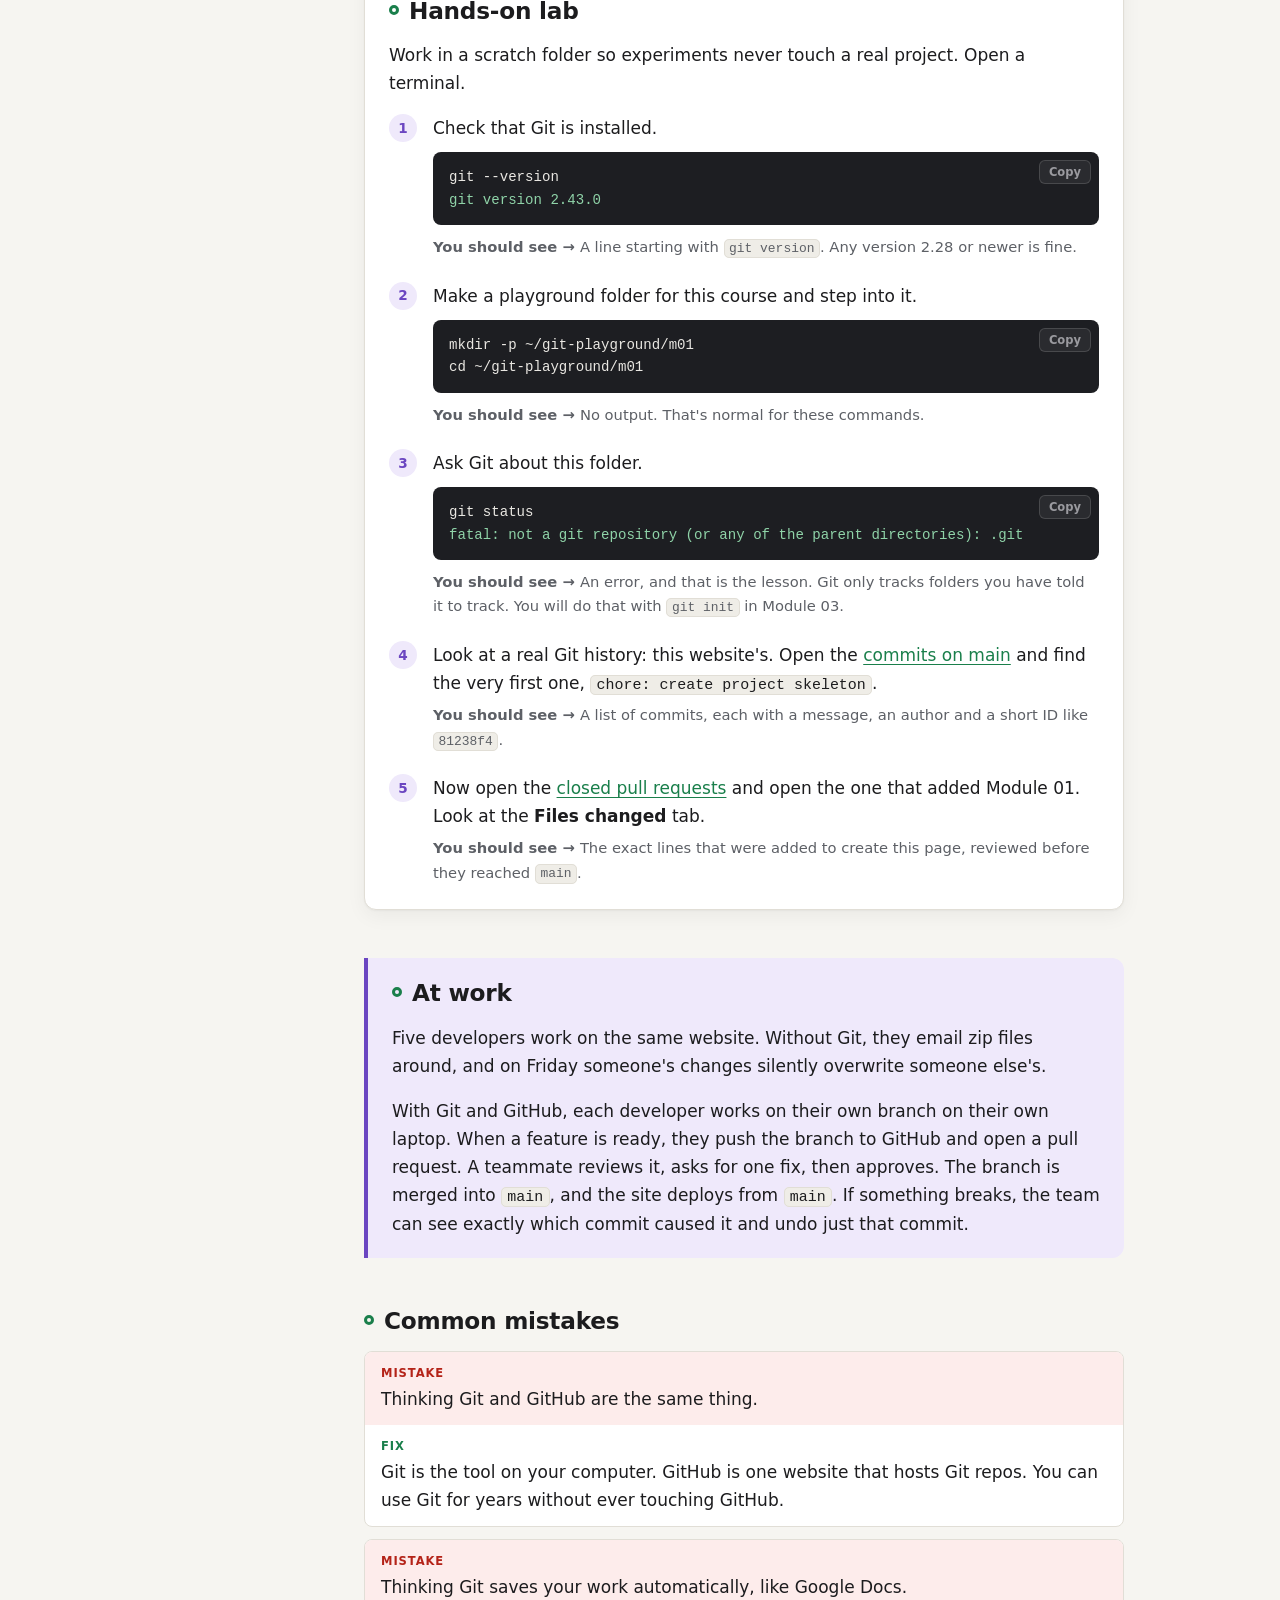
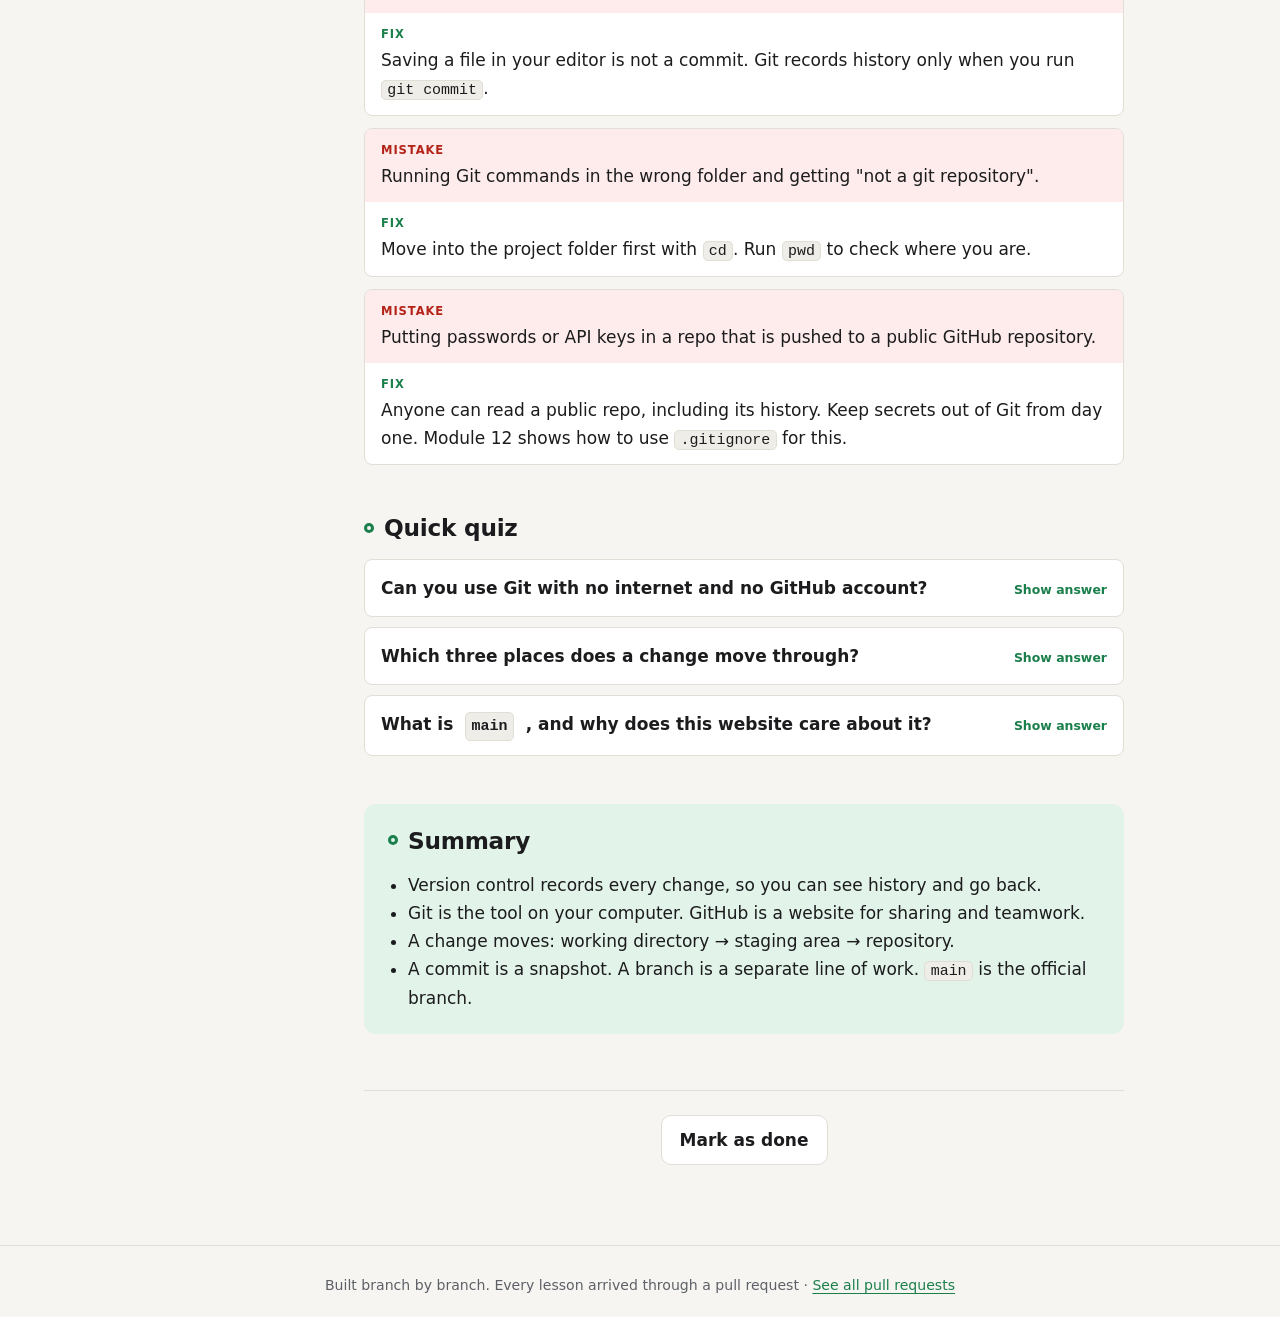
==== commit 5359e529: "fix(js): load module registry fresh so merged modules show immediately GitHub Pages serves files wit" ====
--- a/modules/01-intro.html
+++ b/modules/01-intro.html
@@ -199,7 +199,6 @@
   </div>
 
   <footer class="site-footer" id="site-footer"></footer>
-  <script src="../assets/js/modules.js"></script>
-  <script src="../assets/js/main.js"></script>
+  <script src="../assets/js/main.js?v=2"></script>
 </body>
 </html>
